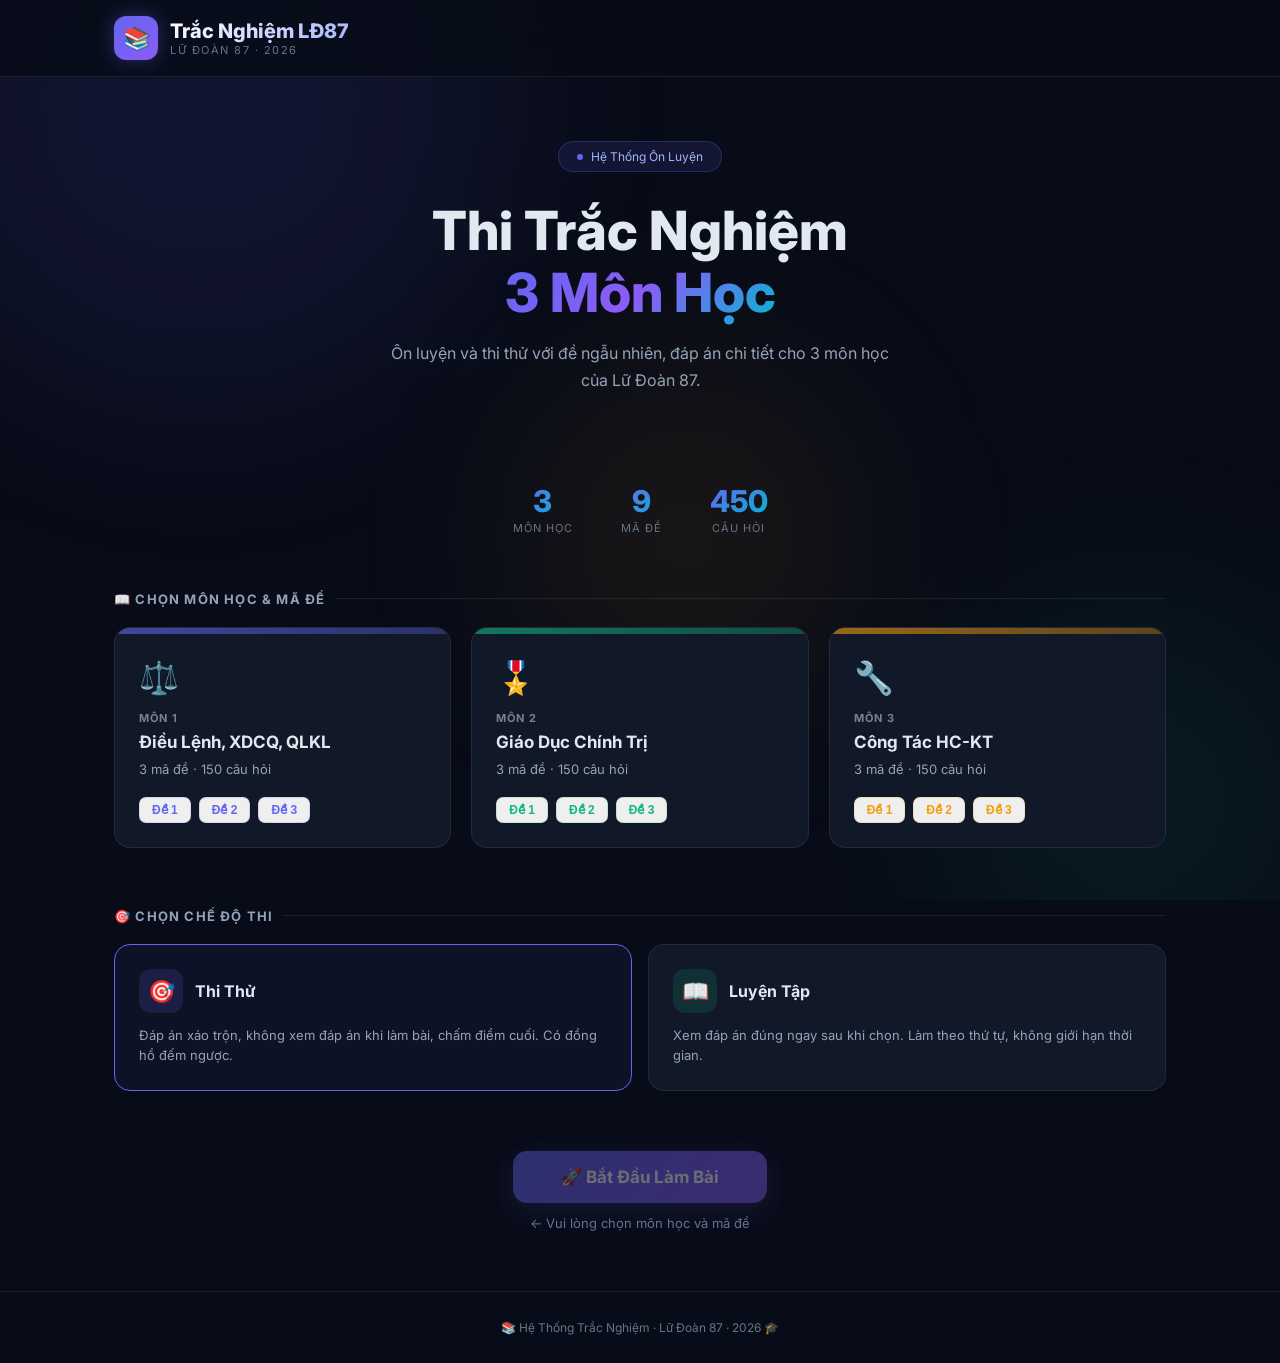
==== index.html @ d82985fd "Add files via upload" ====
<!DOCTYPE html>
<html lang="vi">
<head>
  <meta charset="UTF-8"/>
  <meta name="viewport" content="width=device-width, initial-scale=1.0"/>
  <title>📚 Hệ Thống Trắc Nghiệm - Lữ Đoàn 87</title>
  <meta name="description" content="Phần mềm ôn luyện và thi thử trắc nghiệm 3 môn: Điều Lệnh XDCQ QLKL, GDCT, CT HC-KT"/>
  <link rel="preconnect" href="https://fonts.googleapis.com">
  <link href="https://fonts.googleapis.com/css2?family=Inter:wght@300;400;500;600;700;800&display=swap" rel="stylesheet">
  <style>
    *, *::before, *::after { box-sizing: border-box; margin: 0; padding: 0; }
    :root {
      --bg: #080c18; --surface: #111827; --surface2: #1a2234;
      --border: rgba(255,255,255,0.08);
      --c1: #6366f1; --c2: #10b981; --c3: #f59e0b;
      --text: #e2e8f0; --muted: #64748b; --dim: #94a3b8;
      --radius: 16px;
    }
    body { font-family: 'Inter', sans-serif; background: var(--bg); color: var(--text); min-height: 100vh; overflow-x: hidden; }

    /* Animated bg */
    .bg-fx { position: fixed; inset: 0; pointer-events: none; z-index: 0; overflow: hidden; }
    .orb { position: absolute; border-radius: 50%; filter: blur(90px); animation: orb 14s ease-in-out infinite; }
    .orb-1 { width: 600px; height: 600px; background: rgba(99,102,241,0.10); top:-200px; left:-100px; }
    .orb-2 { width: 400px; height: 400px; background: rgba(16,185,129,0.08); bottom:-100px; right:-50px; animation-delay:-5s; }
    .orb-3 { width: 350px; height: 350px; background: rgba(245,158,11,0.07); top:40%; left:40%; animation-delay:-9s; }
    @keyframes orb { 0%,100%{transform:translate(0,0)} 50%{transform:translate(25px,-25px)} }

    /* Layout */
    .wrap { position: relative; z-index: 1; max-width: 1100px; margin: 0 auto; padding: 0 24px; }

    /* Header */
    header { border-bottom: 1px solid var(--border); backdrop-filter: blur(20px); background: rgba(8,12,24,0.85); position: sticky; top:0; z-index:100; }
    .hdr { display:flex; align-items:center; justify-content:space-between; padding:16px 24px; max-width:1100px; margin:0 auto; }
    .logo { display:flex; align-items:center; gap:12px; text-decoration:none; }
    .logo-badge { width:44px; height:44px; border-radius:12px; background:linear-gradient(135deg,var(--c1),#8b5cf6); display:flex; align-items:center; justify-content:center; font-size:22px; box-shadow:0 0 20px rgba(99,102,241,0.35); }
    .logo-info { }
    .logo-name { font-size:20px; font-weight:800; background:linear-gradient(135deg,#fff,#a5b4fc); -webkit-background-clip:text; -webkit-text-fill-color:transparent; }
    .logo-unit { font-size:11px; color:var(--muted); letter-spacing:1.5px; text-transform:uppercase; }

    /* Hero */
    .hero { padding:64px 0 48px; text-align:center; animation: fadeUp .6s ease both; }
    .hero-tag { display:inline-flex; align-items:center; gap:8px; padding:7px 18px; border-radius:100px; background:rgba(99,102,241,0.12); border:1px solid rgba(99,102,241,0.25); font-size:12px; color:#a5b4fc; margin-bottom:28px; }
    .hero-tag .dot { width:6px; height:6px; border-radius:50%; background:var(--c1); animation:pulse 2s ease infinite; }
    .hero h1 { font-size:clamp(28px,5vw,54px); font-weight:800; line-height:1.15; margin-bottom:16px; }
    .hero h1 em { font-style:normal; background:linear-gradient(135deg,var(--c1),#8b5cf6,#06b6d4); -webkit-background-clip:text; -webkit-text-fill-color:transparent; }
    .hero p { font-size:16px; color:var(--dim); max-width:500px; margin:0 auto; line-height:1.7; }
    @keyframes fadeUp { from{opacity:0;transform:translateY(20px)} to{opacity:1;transform:none} }
    @keyframes pulse { 0%,100%{opacity:1} 50%{opacity:0.4} }

    /* Stats */
    .stats { display:flex; justify-content:center; gap:48px; margin:40px 0 56px; animation:fadeUp .6s .15s ease both; }
    .stat { text-align:center; }
    .stat-n { font-size:30px; font-weight:800; background:linear-gradient(135deg,var(--c1),#06b6d4); -webkit-background-clip:text; -webkit-text-fill-color:transparent; }
    .stat-l { font-size:11px; color:var(--muted); text-transform:uppercase; letter-spacing:1px; margin-top:2px; }

    /* Section title */
    .section-title { font-size:13px; font-weight:700; color:var(--dim); text-transform:uppercase; letter-spacing:1.2px; margin-bottom:20px; display:flex; align-items:center; gap:10px; }
    .section-title::after { content:''; flex:1; height:1px; background:var(--border); }

    /* Subject cards */
    .subjects-grid { display:grid; grid-template-columns:repeat(3,1fr); gap:20px; margin-bottom:60px; animation:fadeUp .6s .25s ease both; }
    @media(max-width:768px) { .subjects-grid{grid-template-columns:1fr;} }

    .subject-card { background:var(--surface); border:1px solid var(--border); border-radius:var(--radius); overflow:hidden; transition:all .3s; cursor:pointer; text-decoration:none; display:block; color:inherit; }
    .subject-card:hover { transform:translateY(-5px); box-shadow:0 24px 60px rgba(0,0,0,0.4); }
    .subject-card:hover .sc-top { opacity:1; }

    .sc-top { height:6px; opacity:.6; transition:opacity .3s; }
    .sc-body { padding:24px; }
    .sc-icon { font-size:32px; margin-bottom:14px; }
    .sc-num { font-size:11px; font-weight:700; letter-spacing:1px; text-transform:uppercase; margin-bottom:6px; opacity:.5; }
    .sc-name { font-size:17px; font-weight:700; margin-bottom:8px; line-height:1.3; }
    .sc-info { font-size:13px; color:var(--dim); margin-bottom:20px; }
    .sc-exams { display:flex; gap:8px; }
    .sc-exam-badge { padding:5px 12px; border-radius:7px; font-size:12px; font-weight:600; border:1px solid; cursor:pointer; transition:all .2s; }

    /* Mode selection */
    .modes-section { margin-bottom:60px; animation:fadeUp .6s .35s ease both; }
    .modes-row { display:grid; grid-template-columns:1fr 1fr; gap:16px; }
    @media(max-width:560px) { .modes-row{grid-template-columns:1fr;} }

    .mode-card { background:var(--surface); border:1px solid var(--border); border-radius:var(--radius); padding:24px; cursor:pointer; transition:all .3s; text-align:left; }
    .mode-card:hover { border-color:rgba(99,102,241,0.4); transform:translateY(-3px); box-shadow:0 16px 40px rgba(0,0,0,0.35); }
    .mode-card.active-mode { border-color:var(--c1); background:rgba(99,102,241,0.07); }
    .mc-header { display:flex; align-items:center; gap:12px; margin-bottom:12px; }
    .mc-icon { width:44px; height:44px; border-radius:12px; display:flex; align-items:center; justify-content:center; font-size:22px; }
    .mc-title { font-size:16px; font-weight:700; }
    .mc-desc { font-size:13px; color:var(--dim); line-height:1.6; }

    /* Start button */
    .start-section { text-align:center; margin-bottom:60px; animation:fadeUp .6s .45s ease both; }
    .start-big { padding:16px 48px; border-radius:14px; border:none; background:linear-gradient(135deg,var(--c1),#8b5cf6); color:white; font-size:17px; font-weight:700; cursor:pointer; transition:all .25s; font-family:inherit; box-shadow:0 8px 30px rgba(99,102,241,0.35); }
    .start-big:hover { transform:translateY(-3px); box-shadow:0 16px 40px rgba(99,102,241,0.5); }
    .start-big:disabled { opacity:.4; cursor:not-allowed; transform:none; }
    .start-hint { margin-top:12px; font-size:13px; color:var(--muted); }

    footer { text-align:center; padding:28px; border-top:1px solid var(--border); font-size:12px; color:var(--muted); position:relative; z-index:1; }
  </style>
</head>
<body>
<div class="bg-fx">
  <div class="orb orb-1"></div>
  <div class="orb orb-2"></div>
  <div class="orb orb-3"></div>
</div>

<header>
  <div class="hdr">
    <a href="index.html" class="logo">
      <div class="logo-badge">📚</div>
      <div class="logo-info">
        <div class="logo-name">Trắc Nghiệm LĐ87</div>
        <div class="logo-unit">Lữ Đoàn 87 · 2026</div>
      </div>
    </a>
  </div>
</header>

<main>
  <div class="wrap">
    <section class="hero">
      <div class="hero-tag"><span class="dot"></span> Hệ Thống Ôn Luyện</div>
      <h1>Thi Trắc Nghiệm<br><em>3 Môn Học</em></h1>
      <p>Ôn luyện và thi thử với đề ngẫu nhiên, đáp án chi tiết cho 3 môn học của Lữ Đoàn 87.</p>
    </section>

    <div class="stats">
      <div class="stat"><div class="stat-n">3</div><div class="stat-l">Môn học</div></div>
      <div class="stat"><div class="stat-n">9</div><div class="stat-l">Mã đề</div></div>
      <div class="stat"><div class="stat-n">450</div><div class="stat-l">Câu hỏi</div></div>
    </div>

    <!-- Subjects -->
    <div class="section-title">📖 Chọn Môn Học &amp; Mã Đề</div>
    <div class="subjects-grid" id="subjects-grid">
      <div style="grid-column:1/-1;text-align:center;padding:40px;color:var(--muted);">Đang tải dữ liệu...</div>
    </div>

    <!-- Mode -->
    <div class="section-title">🎯 Chọn Chế Độ Thi</div>
    <div class="modes-section">
      <div class="modes-row">
        <div class="mode-card active-mode" id="mode-test" onclick="selectMode('test')">
          <div class="mc-header">
            <div class="mc-icon" style="background:rgba(99,102,241,0.15);">🎯</div>
            <div class="mc-title">Thi Thử</div>
          </div>
          <div class="mc-desc">Đáp án xáo trộn, không xem đáp án khi làm bài, chấm điểm cuối. Có đồng hồ đếm ngược.</div>
        </div>
        <div class="mode-card" id="mode-practice" onclick="selectMode('practice')">
          <div class="mc-header">
            <div class="mc-icon" style="background:rgba(16,185,129,0.15);">📖</div>
            <div class="mc-title">Luyện Tập</div>
          </div>
          <div class="mc-desc">Xem đáp án đúng ngay sau khi chọn. Làm theo thứ tự, không giới hạn thời gian.</div>
        </div>
      </div>
    </div>

    <!-- Start -->
    <div class="start-section">
      <button class="start-big" id="start-btn" disabled onclick="goToExam()">🚀 Bắt Đầu Làm Bài</button>
      <div class="start-hint" id="start-hint">← Vui lòng chọn môn học và mã đề</div>
    </div>
  </div>
</main>

<footer>📚 Hệ Thống Trắc Nghiệm · Lữ Đoàn 87 · 2026 🎓</footer>

<script>
let subjectsData = null;
let selectedSubject = null;
let selectedExam = null;
let selectedMode = 'test';

const COLORS = ['#6366f1','#10b981','#f59e0b'];

async function init() {
  try {
    const r = await fetch('subjects.json');
    subjectsData = await r.json();
    renderSubjects();
  } catch(e) {
    document.getElementById('subjects-grid').innerHTML =
      '<div style="grid-column:1/-1;text-align:center;padding:40px;color:#ef4444;">Lỗi tải dữ liệu. Kiểm tra file subjects.json</div>';
  }
}

function renderSubjects() {
  const grid = document.getElementById('subjects-grid');
  grid.innerHTML = '';
  subjectsData.subjects.forEach((subj, si) => {
    const color = subj.color || COLORS[si % COLORS.length];
    const examNums = Object.keys(subj.exams).sort();

    const card = document.createElement('div');
    card.className = 'subject-card';
    card.id = 'subj-' + subj.id;

    const examBadges = examNums.map(en =>
      `<button class="sc-exam-badge" id="badge-${subj.id}-${en}"
        style="border-color:${color}33;color:${color};"
        onclick="selectExam(event,${subj.id},'${en}','${color}')">Đề ${en}</button>`
    ).join('');

    card.innerHTML = `
      <div class="sc-top" style="background:linear-gradient(90deg,${color},${color}88);"></div>
      <div class="sc-body">
        <div class="sc-icon">${subj.icon}</div>
        <div class="sc-num">Môn ${subj.id}</div>
        <div class="sc-name">${subj.name}</div>
        <div class="sc-info">${examNums.length} mã đề · ${examNums.reduce((s,en)=>s+(subj.exams[en]?.length||0),0)} câu hỏi</div>
        <div class="sc-exams">${examBadges}</div>
      </div>
    `;
    grid.appendChild(card);
  });
}

function selectExam(e, subjId, examNum, color) {
  e.stopPropagation();
  // Clear all badges
  document.querySelectorAll('.sc-exam-badge').forEach(b => {
    b.style.background = '';
    b.style.color = b.style.borderColor.replace('33','');
    b.style.fontWeight = '600';
  });
  // Highlight selected
  const badge = document.getElementById(`badge-${subjId}-${examNum}`);
  if (badge) {
    badge.style.background = color;
    badge.style.color = 'white';
  }
  // Highlight subject card
  document.querySelectorAll('.subject-card').forEach(c => c.style.borderColor = '');
  const card = document.getElementById('subj-' + subjId);
  if (card) card.style.borderColor = color + '66';

  selectedSubject = subjId;
  selectedExam = examNum;

  const subj = subjectsData.subjects.find(s => s.id === subjId);
  const qCount = subj?.exams?.[examNum]?.length || 0;
  document.getElementById('start-btn').disabled = false;
  document.getElementById('start-hint').textContent =
    `✅ ${subj?.name} · Đề ${examNum} · ${qCount} câu · Chế độ: ${selectedMode === 'test' ? 'Thi thử' : 'Luyện tập'}`;
}

function selectMode(mode) {
  selectedMode = mode;
  document.getElementById('mode-test').classList.toggle('active-mode', mode === 'test');
  document.getElementById('mode-practice').classList.toggle('active-mode', mode === 'practice');
  if (selectedSubject && selectedExam) {
    const subj = subjectsData.subjects.find(s => s.id === selectedSubject);
    document.getElementById('start-hint').textContent =
      `✅ ${subj?.name} · Đề ${selectedExam} · Chế độ: ${mode === 'test' ? 'Thi thử' : 'Luyện tập'}`;
  }
}

function goToExam() {
  if (!selectedSubject || !selectedExam) return;
  sessionStorage.setItem('examConfig', JSON.stringify({
    subjectId: selectedSubject,
    examNum: selectedExam,
    mode: selectedMode
  }));
  window.location.href = `exam.html?mode=${selectedMode}&subj=${selectedSubject}&exam=${selectedExam}`;
}

init();
</script>
</body>
</html>
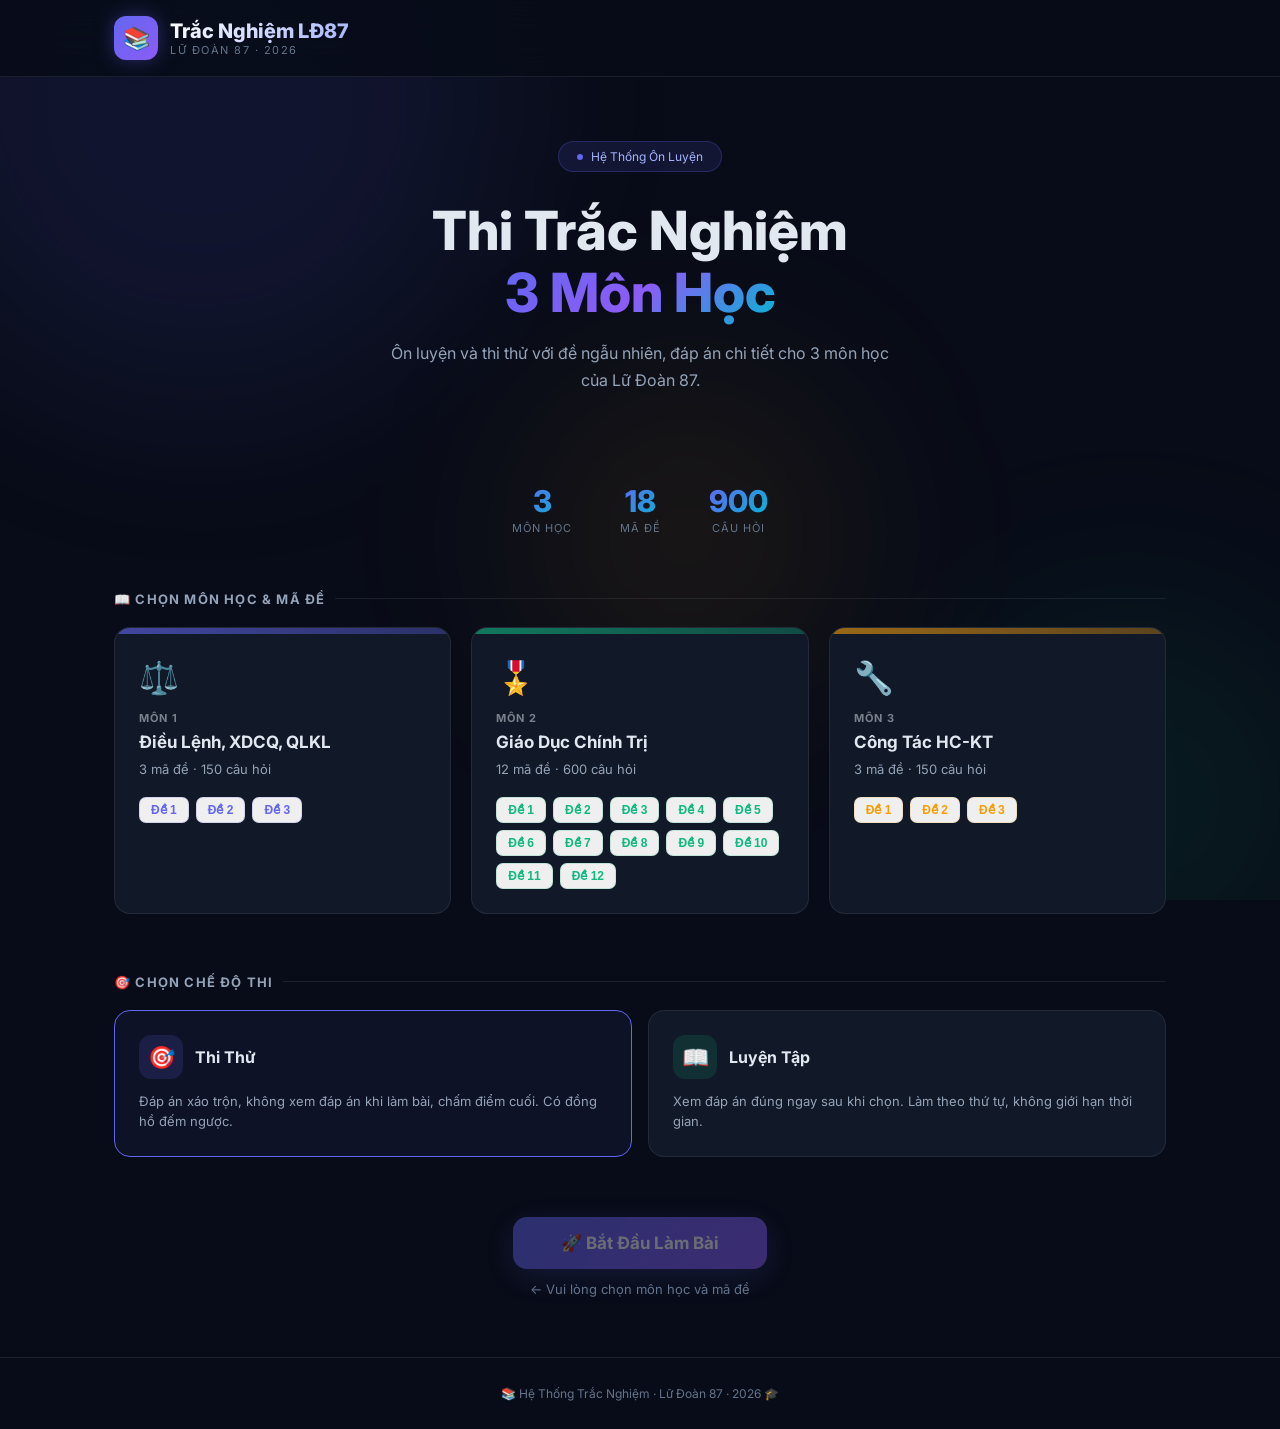
==== commit 0fe10424: "Add files via upload" ====
--- a/index.html
+++ b/index.html
@@ -72,8 +72,8 @@
     .sc-num { font-size:11px; font-weight:700; letter-spacing:1px; text-transform:uppercase; margin-bottom:6px; opacity:.5; }
     .sc-name { font-size:17px; font-weight:700; margin-bottom:8px; line-height:1.3; }
     .sc-info { font-size:13px; color:var(--dim); margin-bottom:20px; }
-    .sc-exams { display:flex; gap:8px; }
-    .sc-exam-badge { padding:5px 12px; border-radius:7px; font-size:12px; font-weight:600; border:1px solid; cursor:pointer; transition:all .2s; }
+    .sc-exams { display:flex; flex-wrap:wrap; gap:7px; margin-top:4px; }
+    .sc-exam-badge { padding:5px 11px; border-radius:7px; font-size:12px; font-weight:600; border:1px solid; cursor:pointer; transition:all .2s; white-space:nowrap; }
 
     /* Mode selection */
     .modes-section { margin-bottom:60px; animation:fadeUp .6s .35s ease both; }
@@ -125,10 +125,10 @@
       <p>Ôn luyện và thi thử với đề ngẫu nhiên, đáp án chi tiết cho 3 môn học của Lữ Đoàn 87.</p>
     </section>
 
-    <div class="stats">
+    <div class="stats" id="stats-row">
       <div class="stat"><div class="stat-n">3</div><div class="stat-l">Môn học</div></div>
-      <div class="stat"><div class="stat-n">9</div><div class="stat-l">Mã đề</div></div>
-      <div class="stat"><div class="stat-n">450</div><div class="stat-l">Câu hỏi</div></div>
+      <div class="stat"><div class="stat-n" id="stat-exams">18</div><div class="stat-l">Mã đề</div></div>
+      <div class="stat"><div class="stat-n" id="stat-questions">900</div><div class="stat-l">Câu hỏi</div></div>
     </div>
 
     <!-- Subjects -->
@@ -181,6 +181,11 @@
     const r = await fetch('subjects.json');
     subjectsData = await r.json();
     renderSubjects();
+    // Cap nhat thong ke dong
+    const totalExams = subjectsData.subjects.reduce((s,sub)=>s+Object.keys(sub.exams).length,0);
+    const totalQ = subjectsData.subjects.reduce((s,sub)=>s+Object.values(sub.exams).reduce((a,e)=>a+e.length,0),0);
+    document.getElementById('stat-exams').textContent = totalExams;
+    document.getElementById('stat-questions').textContent = totalQ;
   } catch(e) {
     document.getElementById('subjects-grid').innerHTML =
       '<div style="grid-column:1/-1;text-align:center;padding:40px;color:#ef4444;">Lỗi tải dữ liệu. Kiểm tra file subjects.json</div>';
@@ -192,7 +197,7 @@
   grid.innerHTML = '';
   subjectsData.subjects.forEach((subj, si) => {
     const color = subj.color || COLORS[si % COLORS.length];
-    const examNums = Object.keys(subj.exams).sort();
+    const examNums = Object.keys(subj.exams).sort((a,b) => parseInt(a)-parseInt(b));
 
     const card = document.createElement('div');
     card.className = 'subject-card';
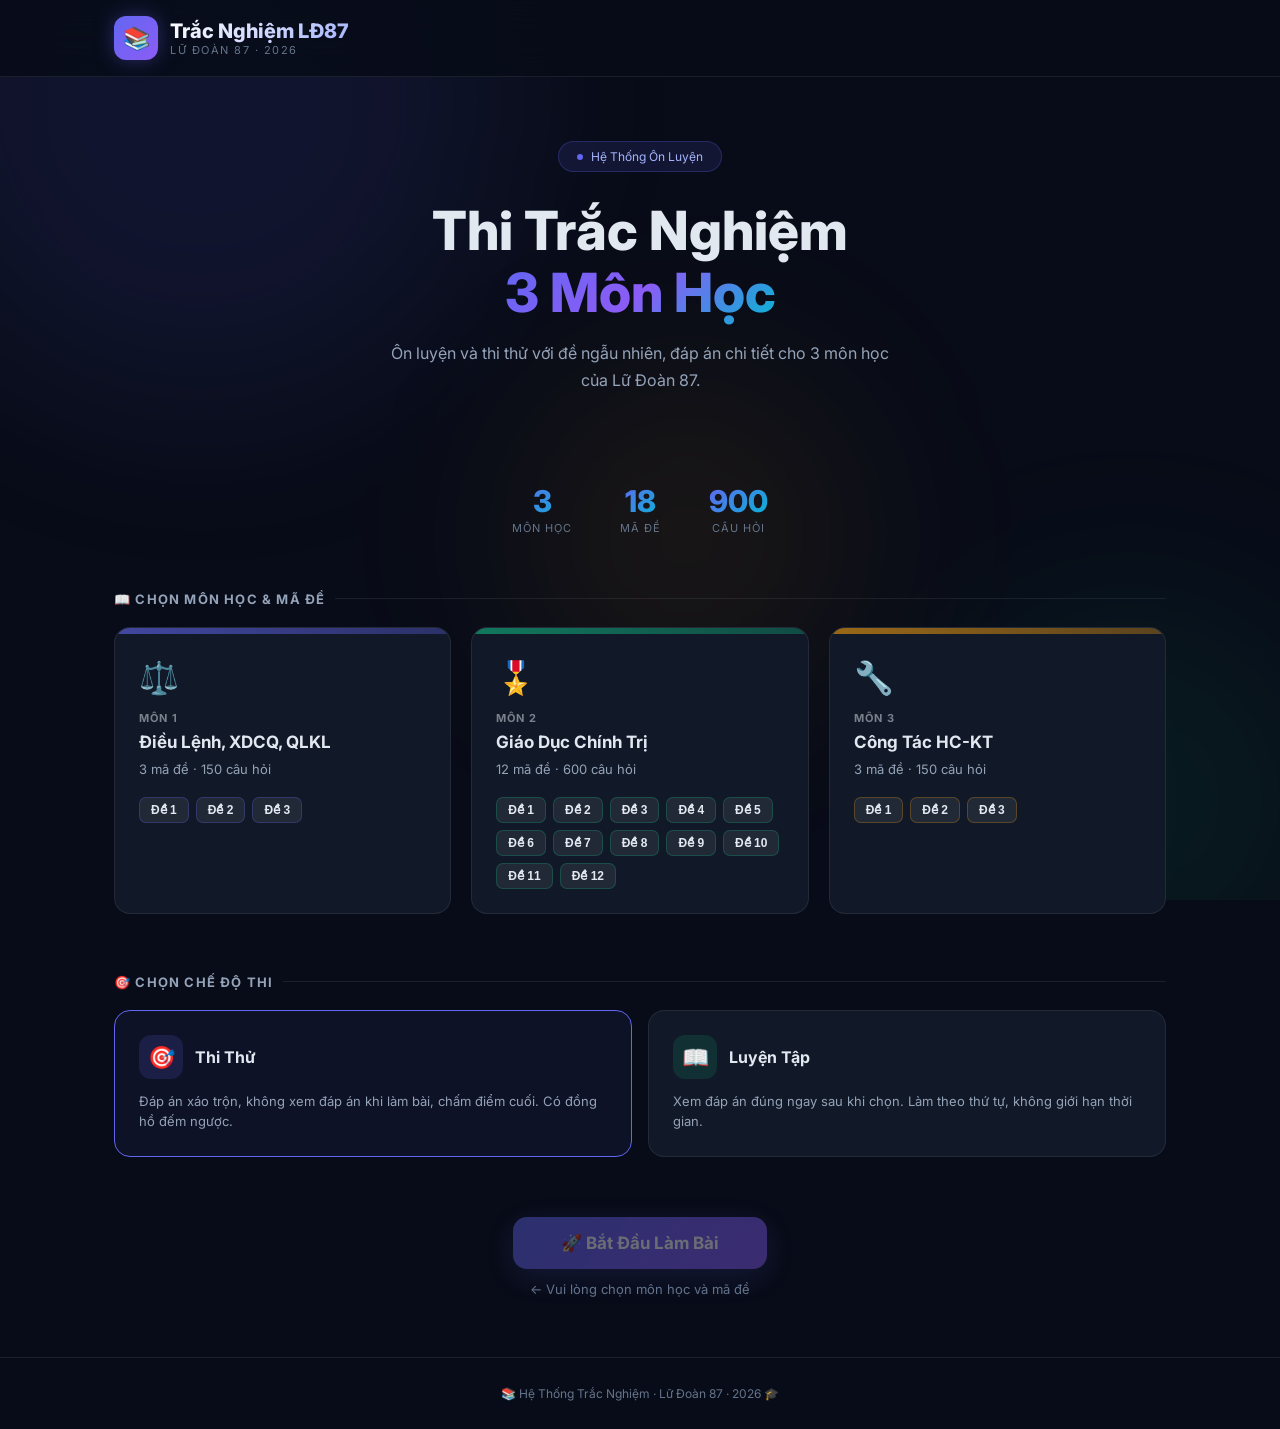
==== commit 389df61b: "Add files via upload" ====
--- a/index.html
+++ b/index.html
@@ -73,7 +73,7 @@
     .sc-name { font-size:17px; font-weight:700; margin-bottom:8px; line-height:1.3; }
     .sc-info { font-size:13px; color:var(--dim); margin-bottom:20px; }
     .sc-exams { display:flex; flex-wrap:wrap; gap:7px; margin-top:4px; }
-    .sc-exam-badge { padding:5px 11px; border-radius:7px; font-size:12px; font-weight:600; border:1px solid; cursor:pointer; transition:all .2s; white-space:nowrap; }
+    .sc-exam-badge { padding:5px 11px; border-radius:7px; font-size:12px; font-weight:600; border:1px solid; cursor:pointer; transition:all .2s; white-space:nowrap; background:rgba(255,255,255,0.07); color:#e2e8f0 !important; }
 
     /* Mode selection */
     .modes-section { margin-bottom:60px; animation:fadeUp .6s .35s ease both; }
@@ -205,7 +205,7 @@
 
     const examBadges = examNums.map(en =>
       `<button class="sc-exam-badge" id="badge-${subj.id}-${en}"
-        style="border-color:${color}33;color:${color};"
+        style="border-color:${color}44;"
         onclick="selectExam(event,${subj.id},'${en}','${color}')">Đề ${en}</button>`
     ).join('');
 
